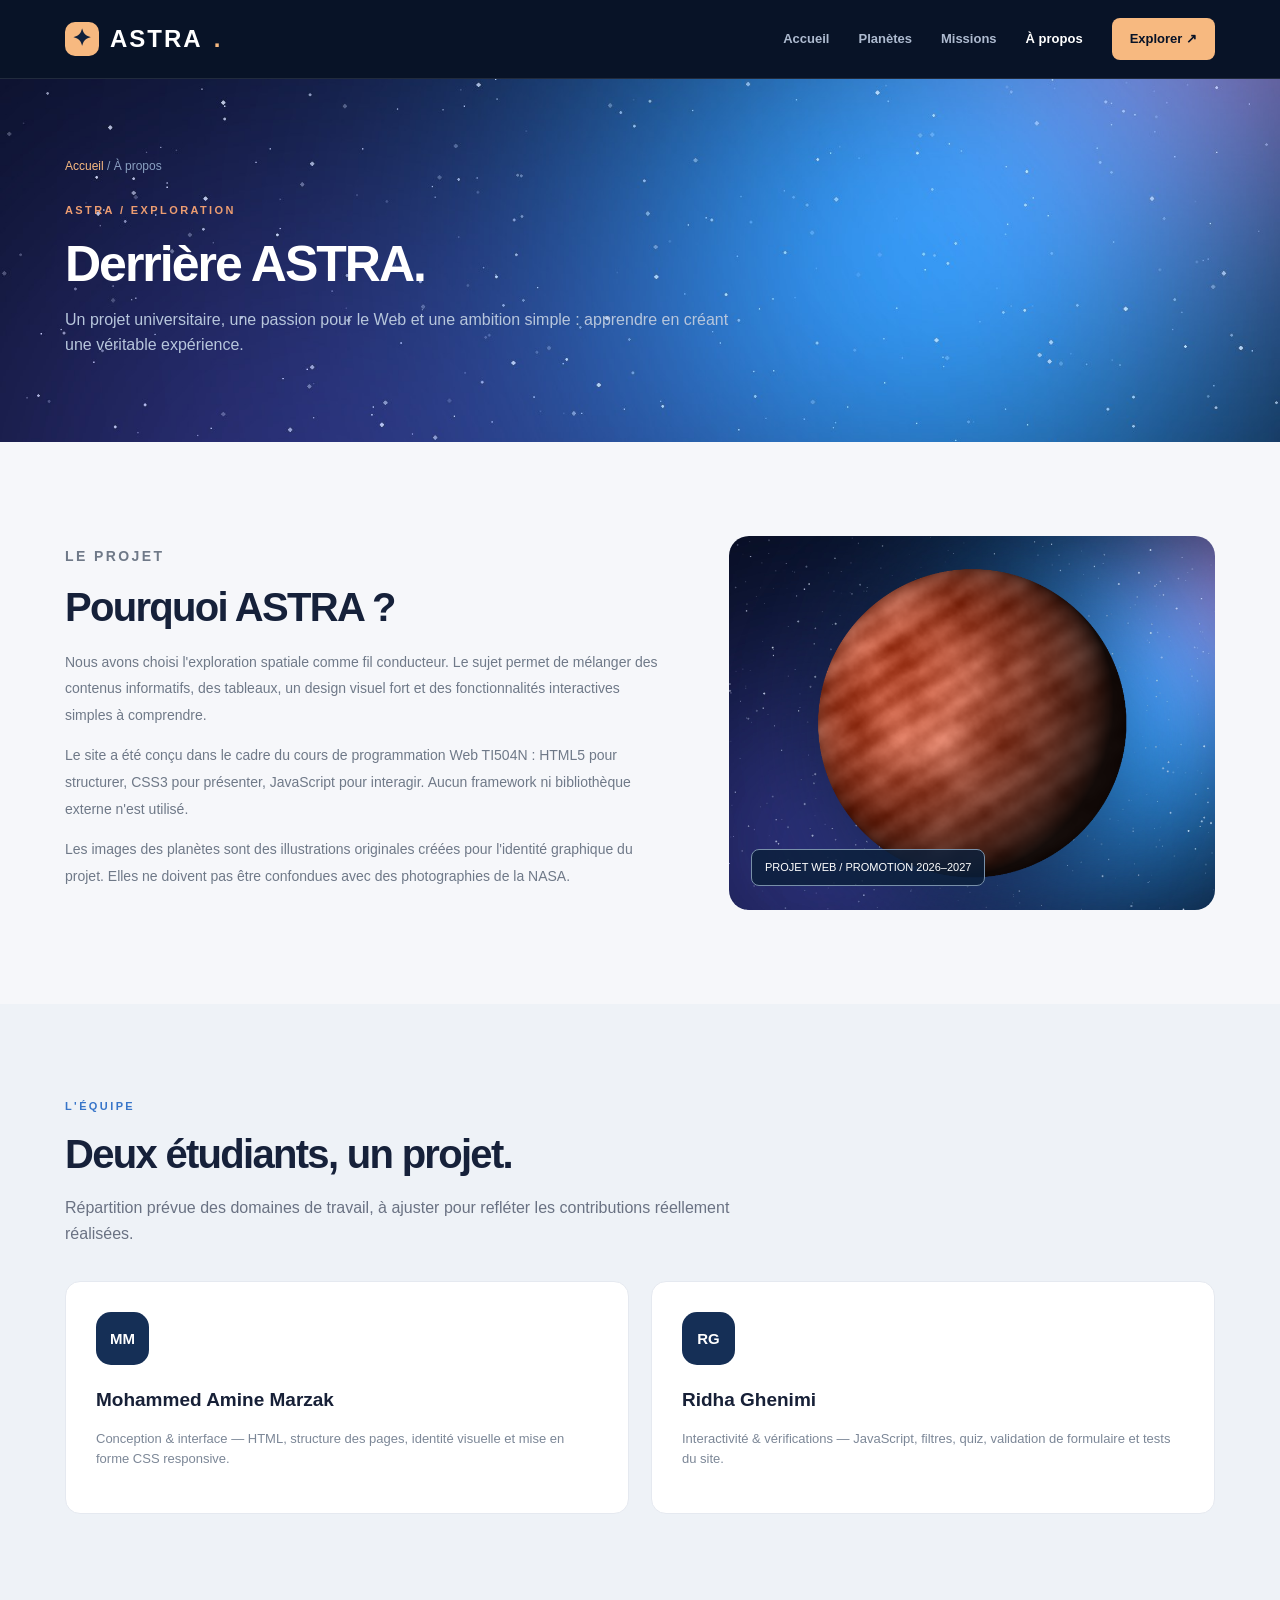
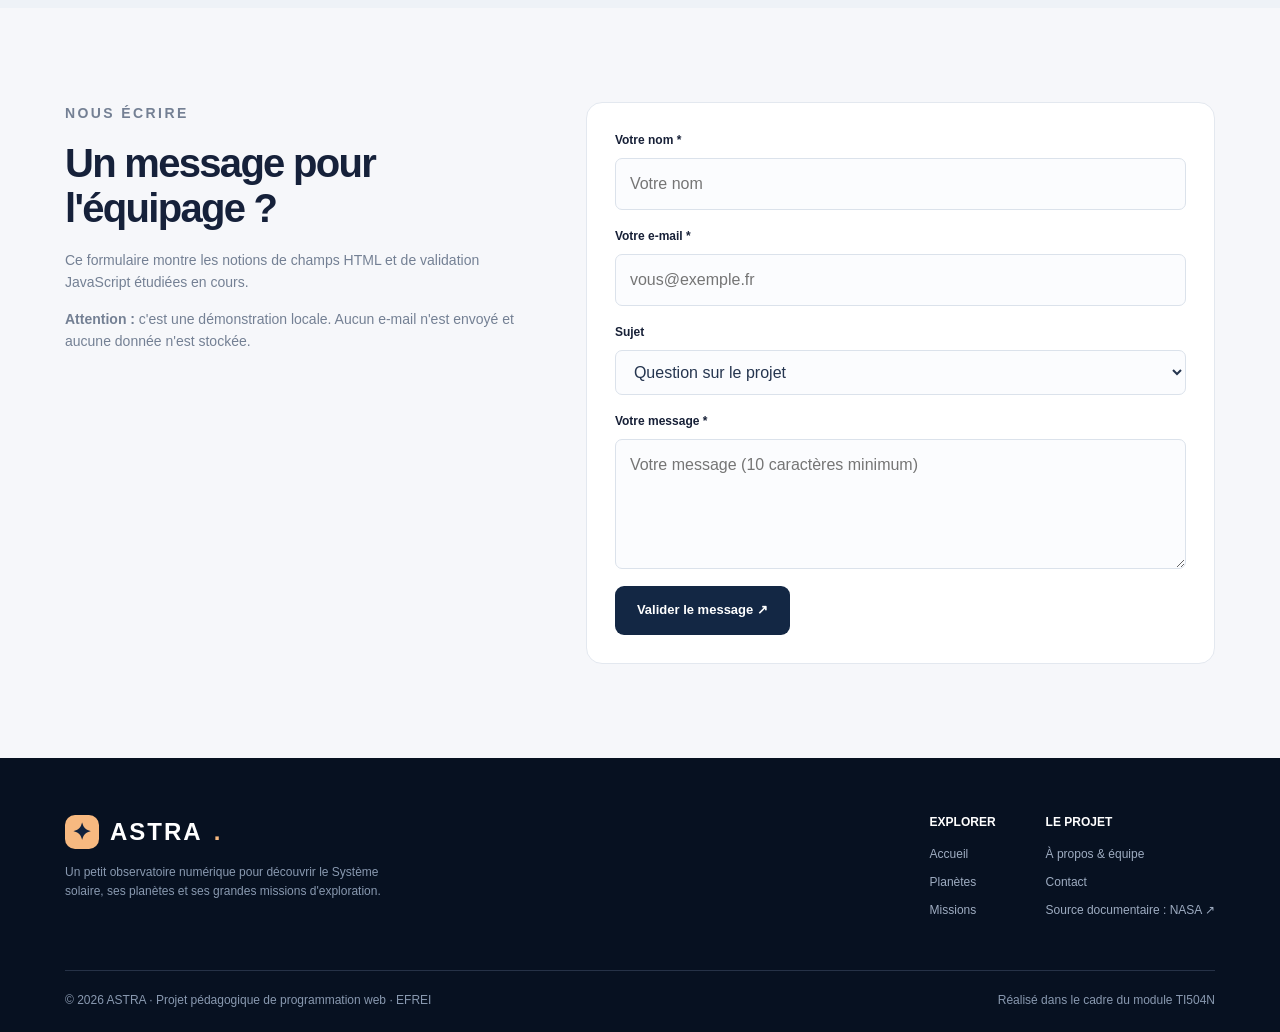
==== apropos.html @ e32cc6a9 "Ajout du site ASTRA" ====
<!DOCTYPE html>
<html lang="fr"><head><meta charset="UTF-8"><meta name="viewport" content="width=device-width, initial-scale=1.0"><meta name="description" content="Présentation du projet ASTRA et du binôme, formulaire de démonstration."><title>À propos | ASTRA</title><link rel="icon" href="media/favicon.png"><link rel="stylesheet" href="css/style.css"><script src="js/script.js" defer></script></head>
<body><header class="site-header"><div class="container header-inner">
 <a class="brand" href="index.html" aria-label="ASTRA, retour à l'accueil"><span class="brand-mark" aria-hidden="true">✦</span> ASTRA<span style="color:#f7b980">.</span></a>
 <button class="mobile-nav-toggle" id="menu-button" aria-controls="main-menu" aria-expanded="false" type="button">☰ Menu</button>
 <nav class="site-nav" id="main-menu" aria-label="Navigation principale"><a href="index.html" class="" >Accueil</a>
<a href="planetes.html" class="" >Planètes</a>
<a href="missions.html" class="" >Missions</a>
<a href="apropos.html" class="active" aria-current="page">À propos</a><a href="planetes.html" class="nav-cta">Explorer ↗</a></nav>
 </div></header><main><section class="page-banner"><div class="container"><div class="breadcrumb"><a href="index.html">Accueil</a> / À propos</div><p class="eyebrow">ASTRA / EXPLORATION</p><h1>Derrière ASTRA.</h1><p class="intro">Un projet universitaire, une passion pour le Web et une ambition simple : apprendre en créant une véritable expérience.</p></div></section>
<section class="section-pad"><div class="container story-split"><div class="story-copy"><p class="eyebrow eyebrow-dark">LE PROJET</p><h2 class="section-title">Pourquoi ASTRA ?</h2><p>Nous avons choisi l'exploration spatiale comme fil conducteur. Le sujet permet de mélanger des contenus informatifs, des tableaux, un design visuel fort et des fonctionnalités interactives simples à comprendre.</p><p>Le site a été conçu dans le cadre du cours de programmation Web TI504N : HTML5 pour structurer, CSS3 pour présenter, JavaScript pour interagir. Aucun framework ni bibliothèque externe n'est utilisé.</p><p>Les images des planètes sont des illustrations originales créées pour l'identité graphique du projet. Elles ne doivent pas être confondues avec des photographies de la NASA.</p></div><div class="story-visual"><img src="media/mars.png" alt="Illustration originale de Mars" loading="lazy"><div class="floating-note">PROJET WEB / PROMOTION 2026–2027</div></div></div></section>
<section class="section-pad" style="background:#eef2f7"><div class="container"><div class="section-head"><div><p class="eyebrow eyebrow-dark">L'ÉQUIPE</p><h2 class="section-title">Deux étudiants, un projet.</h2><p class="section-subtitle">Répartition prévue des domaines de travail, à ajuster pour refléter les contributions réellement réalisées.</p></div></div><div class="people">
<article class="person-card"><div class="avatar">MM</div><h3>Mohammed Amine Marzak</h3><p>Conception &amp; interface — HTML, structure des pages, identité visuelle et mise en forme CSS responsive.</p></article>
<article class="person-card"><div class="avatar">RG</div><h3>Ridha Ghenimi</h3><p>Interactivité &amp; vérifications — JavaScript, filtres, quiz, validation de formulaire et tests du site.</p></article>
</div></div></section>
<section class="section-pad" id="contact"><div class="container form-panel"><div class="form-intro"><p class="eyebrow eyebrow-dark">NOUS ÉCRIRE</p><h2 class="section-title">Un message pour l'équipage ?</h2><p>Ce formulaire montre les notions de champs HTML et de validation JavaScript étudiées en cours.</p><p><strong>Attention :</strong> c'est une démonstration locale. Aucun e-mail n'est envoyé et aucune donnée n'est stockée.</p></div><form class="contact-form" id="contact-form"><div class="field"><label for="contact-name">Votre nom *</label><input type="text" id="contact-name" name="nom" required minlength="2" placeholder="Votre nom"></div><div class="field"><label for="contact-email">Votre e-mail *</label><input type="email" id="contact-email" name="email" required placeholder="vous@exemple.fr"></div><div class="field"><label for="contact-subject">Sujet</label><select id="contact-subject" name="sujet"><option value="question">Question sur le projet</option><option value="idee">Suggestion</option><option value="autre">Autre</option></select></div><div class="field"><label for="contact-message">Votre message *</label><textarea id="contact-message" name="message" required minlength="10" placeholder="Votre message (10 caractères minimum)"></textarea></div><button class="btn btn-dark" type="submit">Valider le message ↗</button><p id="contact-success" class="form-success" aria-live="polite"></p></form></div></section></main><footer class="site-footer"><div class="container">
  <div class="footer-main"><div class="footer-about"><a class="brand" href="index.html"><span class="brand-mark" aria-hidden="true">✦</span> ASTRA<span style="color:#f7b980">.</span></a><p>Un petit observatoire numérique pour découvrir le Système solaire, ses planètes et ses grandes missions d'exploration.</p></div>
  <div class="footer-links"><div><h4>EXPLORER</h4><a href="index.html">Accueil</a><a href="planetes.html">Planètes</a><a href="missions.html">Missions</a></div>
  <div><h4>LE PROJET</h4><a href="apropos.html">À propos & équipe</a><a href="apropos.html#contact">Contact</a><a href="https://science.nasa.gov/solar-system/" target="_blank" rel="noopener noreferrer">Source documentaire : NASA ↗</a></div></div></div>
 <div class="footer-bottom"><p class="footer-small">© 2026 ASTRA · Projet pédagogique de programmation web · EFREI</p><p class="footer-small">Réalisé dans le cadre du module TI504N</p></div></div></footer></body></html>
---- css/style.css ----
/* ASTRA — Feuille de style principale : HTML5, CSS3, Flexbox et media queries. */
* { box-sizing: border-box; }
html { scroll-behavior: smooth; }
body { margin: 0; color: #172037; background: #f6f7fa; font-family: Arial, Helvetica, sans-serif; line-height: 1.6; }
a { color: inherit; text-decoration: none; }
button, input, select, textarea { font: inherit; }
button { cursor: pointer; }
img { display: block; max-width: 100%; }
:focus-visible { outline: 3px solid #f8b96d; outline-offset: 3px; }
.container { width: 90%; max-width: 1150px; margin: 0 auto; }
.eyebrow { margin: 0 0 16px; color: #ed9d71; text-transform: uppercase; letter-spacing: 2.4px; font-size: 11px; font-weight: 800; }
.eyebrow-dark { color: #3775c9; }
.section-title { font-size: 40px; line-height: 1.13; letter-spacing: -1.7px; margin: 0 0 18px; color: #16213a; }
.section-subtitle { max-width: 670px; color: #6a7283; margin: 0; }
.section-head { display: flex; align-items: end; justify-content: space-between; gap: 28px; margin-bottom: 35px; }
.section-pad { padding: 94px 0; }
.site-header { background: #081327; color: #fff; border-bottom: 1px solid rgba(255,255,255,.1); position: relative; z-index: 10; }
.header-inner { display: flex; align-items: center; justify-content: space-between; min-height: 78px; gap: 22px; }
.brand { display: flex; align-items: center; gap: 11px; font-size: 24px; font-weight: 900; letter-spacing: 2px; }
.brand-mark { display: inline-flex; justify-content: center; align-items: center; width: 34px; height: 34px; border-radius: 10px; background: #f7b980; color: #10213c; font-size: 23px; line-height: 1; }
.site-nav { display: flex; align-items: center; gap: 29px; }
.site-nav a { font-size: 13px; font-weight: 700; color: #aebbd0; transition: color .2s; }
.site-nav a:hover, .site-nav a.active { color: #fff; }
.nav-cta { color: #081327 !important; background: #f7b980; padding: 11px 18px; border-radius: 8px; }
.mobile-nav-toggle { display: none; border: 1px solid #42516c; border-radius: 8px; color: #fff; background: none; padding: 8px 12px; }
.hero { background: #081327 url('../media/ciel.jpg') center / cover no-repeat; overflow: hidden; color: #fff; }
.hero-content { display: flex; min-height: 630px; align-items: center; justify-content: space-between; gap: 35px; }
.hero-copy { position: relative; z-index: 2; width: 54%; padding: 64px 0 88px; }
.hero-copy h1 { margin: 0 0 25px; font-size: 66px; font-weight: 850; line-height: 1.07; letter-spacing: -3px; }
.hero-copy h1 span { color: #f8bd8d; }
.hero-copy > p:not(.eyebrow) { color: #bdc7d8; max-width: 525px; font-size: 16px; line-height: 1.8; margin: 0 0 34px; }
.actions { display: flex; align-items: center; flex-wrap: wrap; gap: 14px; }
.btn { display: inline-flex; justify-content: center; align-items: center; gap: 9px; border: 1px solid transparent; border-radius: 9px; padding: 13px 21px; font-size: 13px; font-weight: 800; transition: transform .2s, background .2s; }
.btn:hover { transform: translateY(-2px); }
.btn-primary { color: #10213a; background: #f7b980; }
.btn-outline { color: #fff; border-color: #60708b; background: rgba(255,255,255,.06); }
.btn-dark { background: #132744; color: #fff; }
.btn-white { border-color: #e1e6ef; color: #253552; background: #fff; }
.hero-art { position: relative; width: 46%; min-height: 500px; display: flex; align-items: center; justify-content: center; }
.hero-art img { position: relative; z-index: 2; width: 106%; filter: drop-shadow(0 0 55px rgba(32,130,218,.24)); animation: float 9s ease-in-out infinite; }
.orbit { position: absolute; width: 92%; height: 92%; border: 1px solid rgba(177,197,220,.2); border-radius: 50%; transform: rotate(-26deg) scaleX(1.18); }
.orbit-2 { width: 118%; height: 118%; border-color: rgba(177,197,220,.1); transform: rotate(-24deg) scaleX(1.1); }
.planet-tag { position: absolute; z-index: 3; padding: 10px 13px; background: rgba(15,36,65,.92); border: 1px solid #46617f; border-radius: 11px; font-size: 11px; color: #c0cfdf; box-shadow: 0 8px 30px rgba(0,0,0,.2); }
.planet-tag strong { display: block; color: white; font-size: 15px; }
.planet-tag.top { top: 80px; left: 0; }
.planet-tag.bottom { right: -6px; bottom: 105px; }
@keyframes float { 0%,100% { transform: translateY(0); } 50% { transform: translateY(-13px); } }
.stats-strip { background: #fff; border-bottom: 1px solid #e6e9ef; }
.stats-inner { display: flex; justify-content: space-between; padding: 27px 0; gap: 20px; }
.stat { flex: 1; border-right: 1px solid #e7eaf0; padding-right: 20px; }
.stat:last-child { border-right: 0; }
.stat strong { display: block; color: #17243c; font-size: 25px; line-height: 1.1; letter-spacing: -.7px; }
.stat span { color: #7b8594; font-size: 11px; text-transform: uppercase; letter-spacing: 1.1px; }
.card-grid { display: flex; flex-wrap: wrap; gap: 23px; }
.world-card { flex: 1 1 240px; min-width: 0; border: 1px solid #e5e9f0; background: white; border-radius: 16px; overflow: hidden; transition: transform .22s, box-shadow .22s; }
.world-card:hover { transform: translateY(-5px); box-shadow: 0 16px 35px rgba(14,34,67,.09); }
.world-card .world-visual { height: 224px; display: flex; justify-content: center; align-items: center; background: radial-gradient(circle at 50% 50%,#203958 0%,#102238 49%,#091524 100%); overflow: hidden; }
.world-card .world-visual img { width: 228px; height: 228px; object-fit: contain; transition: transform .3s; }
.world-card:hover .world-visual img { transform: scale(1.06); }
.world-copy { padding: 21px 23px 23px; }
.world-copy small, .small-label { display: block; color: #6784ad; font-size: 10px; letter-spacing: 1.4px; text-transform: uppercase; font-weight: 800; }
.world-copy h3 { margin: 8px 0; font-size: 23px; letter-spacing: -.7px; }
.world-copy p { font-size: 13px; margin: 0 0 14px; color: #728096; min-height: 56px; }
.text-link { display: inline-block; color: #195fb6; font-size: 12px; font-weight: 800; }
.text-link:hover { text-decoration: underline; }
.story-split { display: flex; align-items: center; gap: 70px; }
.story-visual { width: 45%; min-height: 350px; border-radius: 20px; background: #10233f url('../media/ciel.jpg') center/cover; position: relative; display: flex; justify-content: center; align-items: center; overflow: hidden; }
.story-visual img { width: 77%; filter: drop-shadow(0 15px 45px rgba(0,0,0,.4)); }
.story-visual .floating-note { position: absolute; left: 22px; bottom: 24px; color: white; border: 1px solid #7890a9; background: rgba(12,32,59,.83); border-radius: 8px; padding: 9px 13px; font-size: 11px; }
.story-copy { width: 55%; }
.story-copy p { color: #6f7988; line-height: 1.9; font-size: 14px; }
.features { display: flex; flex-wrap: wrap; gap: 20px; }
.feature { flex: 1 1 220px; border: 1px solid #e1e7f0; border-radius: 14px; background: #fff; padding: 26px; }
.feature .number { display: block; color: #ed9d71; font-size: 12px; font-weight: 900; margin-bottom: 14px; }
.feature h3 { margin: 0 0 8px; font-size: 17px; }
.feature p { color: #718095; font-size: 13px; margin: 0; }
.callout { color: #fff; background: #0e2240 url('../media/ciel.jpg') center/cover; border-radius: 20px; padding: 43px 46px; display: flex; align-items: center; justify-content: space-between; gap: 30px; }
.callout h2 { font-size: 29px; letter-spacing: -1px; margin: 0 0 8px; }
.callout p { margin: 0; color: #b7c3d3; font-size: 13px; }
.page-banner { background: #081327 url('../media/ciel.jpg') center/cover; color: white; padding: 78px 0 84px; }
.page-banner h1 { font-size: 50px; letter-spacing: -2px; line-height: 1.14; margin: 0 0 14px; }
.page-banner .intro { color: #b7c6dc; max-width: 680px; margin: 0; }
.breadcrumb { color: #8aa0c1; font-size: 12px; margin-bottom: 26px; }
.breadcrumb a { color: #f7b980; }
.filter-bar { display: flex; align-items: center; justify-content: space-between; flex-wrap: wrap; gap: 18px; padding-bottom: 30px; }
.filters { display: flex; flex-wrap: wrap; gap: 9px; }
.filter { border: 1px solid #dde4ed; padding: 9px 16px; border-radius: 25px; background: white; color: #596c85; font-weight: 700; font-size: 12px; }
.filter.active { color: white; background: #16365d; border-color: #16365d; }
.search { border: 1px solid #d7e0eb; padding: 11px 15px; border-radius: 8px; background: white; min-width: 250px; }
.grid-planets .world-card { flex: 1 1 225px; }
.grid-planets .world-card .world-visual { height: 210px; }
.grid-planets .world-copy p { min-height: 60px; }
.tag-small { display: inline-block; color: #6b7586; background: #f0f3f7; border-radius: 16px; font-size: 10px; padding: 4px 9px; }
.empty-state { display: none; margin: 25px 0; background: white; border: 1px solid #e1e7ee; border-radius: 12px; padding: 28px; text-align: center; }
.table-wrap { width: 100%; overflow-x: auto; border-radius: 13px; background: #fff; border: 1px solid #dfe7ef; }
table { border-collapse: collapse; width: 100%; font-size: 13px; text-align: left; }
th { background: #f0f4fa; text-transform: uppercase; letter-spacing: 1px; font-size: 10px; color: #526b87; }
th,td { padding: 16px 19px; border-bottom: 1px solid #e7ebf0; }
tr:last-child td { border-bottom: 0; }
.td-strong { font-weight: 800; color: #22334f; }
.note { color: #8591a0; font-size: 11px; }
.timeline { display: flex; flex-wrap: wrap; gap: 23px; }
.timeline-card { flex: 1 1 245px; background: #fff; border: 1px solid #e0e5ed; padding: 29px; border-radius: 15px; position: relative; overflow: hidden; }
.timeline-card::before { content: ''; width: 54px; height: 4px; background: #f0ac7e; position: absolute; top: 0; left: 29px; }
.year { color: #2f77bf; font-size: 11px; font-weight: 900; letter-spacing: 2px; }
.timeline-card h3 { font-size: 23px; margin: 15px 0 8px; letter-spacing: -.7px; }
.timeline-card p { color: #738092; font-size: 13px; line-height: 1.8; }
.quiz { background: white; padding: 33px; border: 1px solid #e4e9f0; border-radius: 17px; }
.quiz-item { border: 0; padding: 19px 0; margin: 0; border-bottom: 1px solid #e8edf3; }
.quiz-item legend { font-weight: 800; padding-bottom: 12px; }
.option { display: inline-flex; align-items: center; margin: 0 20px 8px 0; font-size: 13px; color: #65748a; gap: 7px; cursor: pointer; }
.quiz-result { display: none; background: #eaf5ee; border: 1px solid #bfe3cc; color: #195b33; padding: 16px; border-radius: 9px; margin-top: 18px; font-weight: 700; }
.people { display: flex; flex-wrap: wrap; gap: 22px; }
.person-card { background: white; border: 1px solid #e5e9f0; border-radius: 15px; padding: 30px; flex: 1 1 285px; }
.avatar { width: 53px; height: 53px; border-radius: 15px; background: #152f56; color: #fff; display: flex; align-items: center; justify-content: center; font-weight: 900; font-size: 15px; margin-bottom: 20px; }
.person-card h3 { margin: 0 0 5px; font-size: 19px; }
.person-card p { color: #7c8797; font-size: 13px; }
.form-panel { display: flex; gap: 45px; align-items: flex-start; }
.form-intro { flex: 1; }
.form-intro p { color: #748094; font-size: 14px; }
.contact-form { background: white; border-radius: 16px; border: 1px solid #e3e8ef; padding: 28px; flex: 1.2; }
.field { margin-bottom: 17px; }
.field label { display: block; font-weight: 750; font-size: 12px; margin-bottom: 8px; }
.field input,.field textarea,.field select { display: block; width: 100%; background: #fbfcfe; border: 1px solid #dbe2eb; padding: 12px 14px; border-radius: 7px; color: #25354f; }
.field textarea { min-height: 130px; resize: vertical; }
.form-success { display: none; background: #e9f5ee; color: #205b3d; padding: 12px 15px; border-radius: 8px; font-size: 13px; margin-top: 14px; }
.site-footer { background: #071121; color: #fff; padding: 55px 0 22px; }
.footer-main { display: flex; gap: 35px; justify-content: space-between; align-items: flex-start; padding-bottom: 40px; }
.footer-about { max-width: 340px; }
.footer-about p,.footer-small { color: #8999b0; font-size: 12px; }
.footer-links { display: flex; gap: 50px; }
.footer-links h4 { margin: 0 0 13px; font-size: 12px; }
.footer-links a { color: #9eacc1; display: block; font-size: 12px; margin-bottom: 9px; }
.footer-links a:hover { color: #fff; }
.footer-bottom { border-top: 1px solid #263247; padding-top: 20px; display: flex; align-items: center; justify-content: space-between; gap: 20px; }
.footer-bottom .footer-small { margin: 0; }
/* Tout fonctionne sans bibliothèques ; adaptation mobile avec les media queries du cours. */
@media (max-width: 900px) {
 .hero-copy h1 { font-size: 53px; }
 .hero-art { min-height: 400px; }
 .story-split { gap: 30px; }
 .page-banner h1 { font-size: 43px; }
}
@media (max-width: 780px) {
 .mobile-nav-toggle { display: block; }
 .header-inner { flex-wrap: wrap; min-height: 69px; }
 .site-nav { display: none; width: 100%; flex-direction: column; align-items: stretch; gap: 0; padding: 0 0 17px; }
 .site-nav.open { display: flex; }
 .site-nav a { padding: 12px 0; }
 .site-nav .nav-cta { text-align: center; margin-top: 8px; }
 .hero-content { flex-direction: column; min-height: 0; gap: 0; }
 .hero-copy { width: 100%; padding: 60px 0 0; }
 .hero-copy h1 { font-size: 47px; }
 .hero-art { width: 95%; min-height: 350px; }
 .hero-art img { width: 90%; }
 .planet-tag.top { top: 26px; }
 .planet-tag.bottom { bottom: 42px; }
 .stats-inner { flex-wrap: wrap; }
 .stat { flex: 1 1 38%; }
 .stat:nth-child(2) { border-right: 0; }
 .section-pad { padding: 65px 0; }
 .section-title { font-size: 33px; }
 .section-head { display: block; }
 .section-head .text-link { margin-top: 18px; }
 .story-split { flex-direction: column; }
 .story-visual,.story-copy { width: 100%; }
 .story-visual { min-height: 300px; }
 .callout { flex-direction: column; align-items: flex-start; padding: 30px; }
 .page-banner { padding: 55px 0 60px; }
 .page-banner h1 { font-size: 37px; }
 .form-panel { flex-direction: column; }
 .contact-form,.form-intro { width: 100%; }
 .footer-main { flex-direction: column; }
 .footer-links { width: 100%; gap: 30px; }
 .footer-bottom { flex-direction: column; align-items: flex-start; }
}
@media (max-width: 420px) {
 .hero-copy h1 { font-size: 40px; letter-spacing: -2px; }
 .hero-art { min-height: 285px; }
 .stats-inner { gap: 12px; }
 .stat strong { font-size: 21px; }
 .search { min-width: 100%; width: 100%; }
 .filter-bar { align-items: stretch; }
 .world-card { flex-basis: 100%; }
 .quiz { padding: 19px; }
 .footer-links { gap: 18px; }
}
@media (prefers-reduced-motion: reduce) {
 *, *::before, *::after { animation: none !important; scroll-behavior: auto !important; }
}
/* Évite la coupure des libellés de boutons et liens de navigation. */
.btn, .site-nav a { white-space: nowrap; }
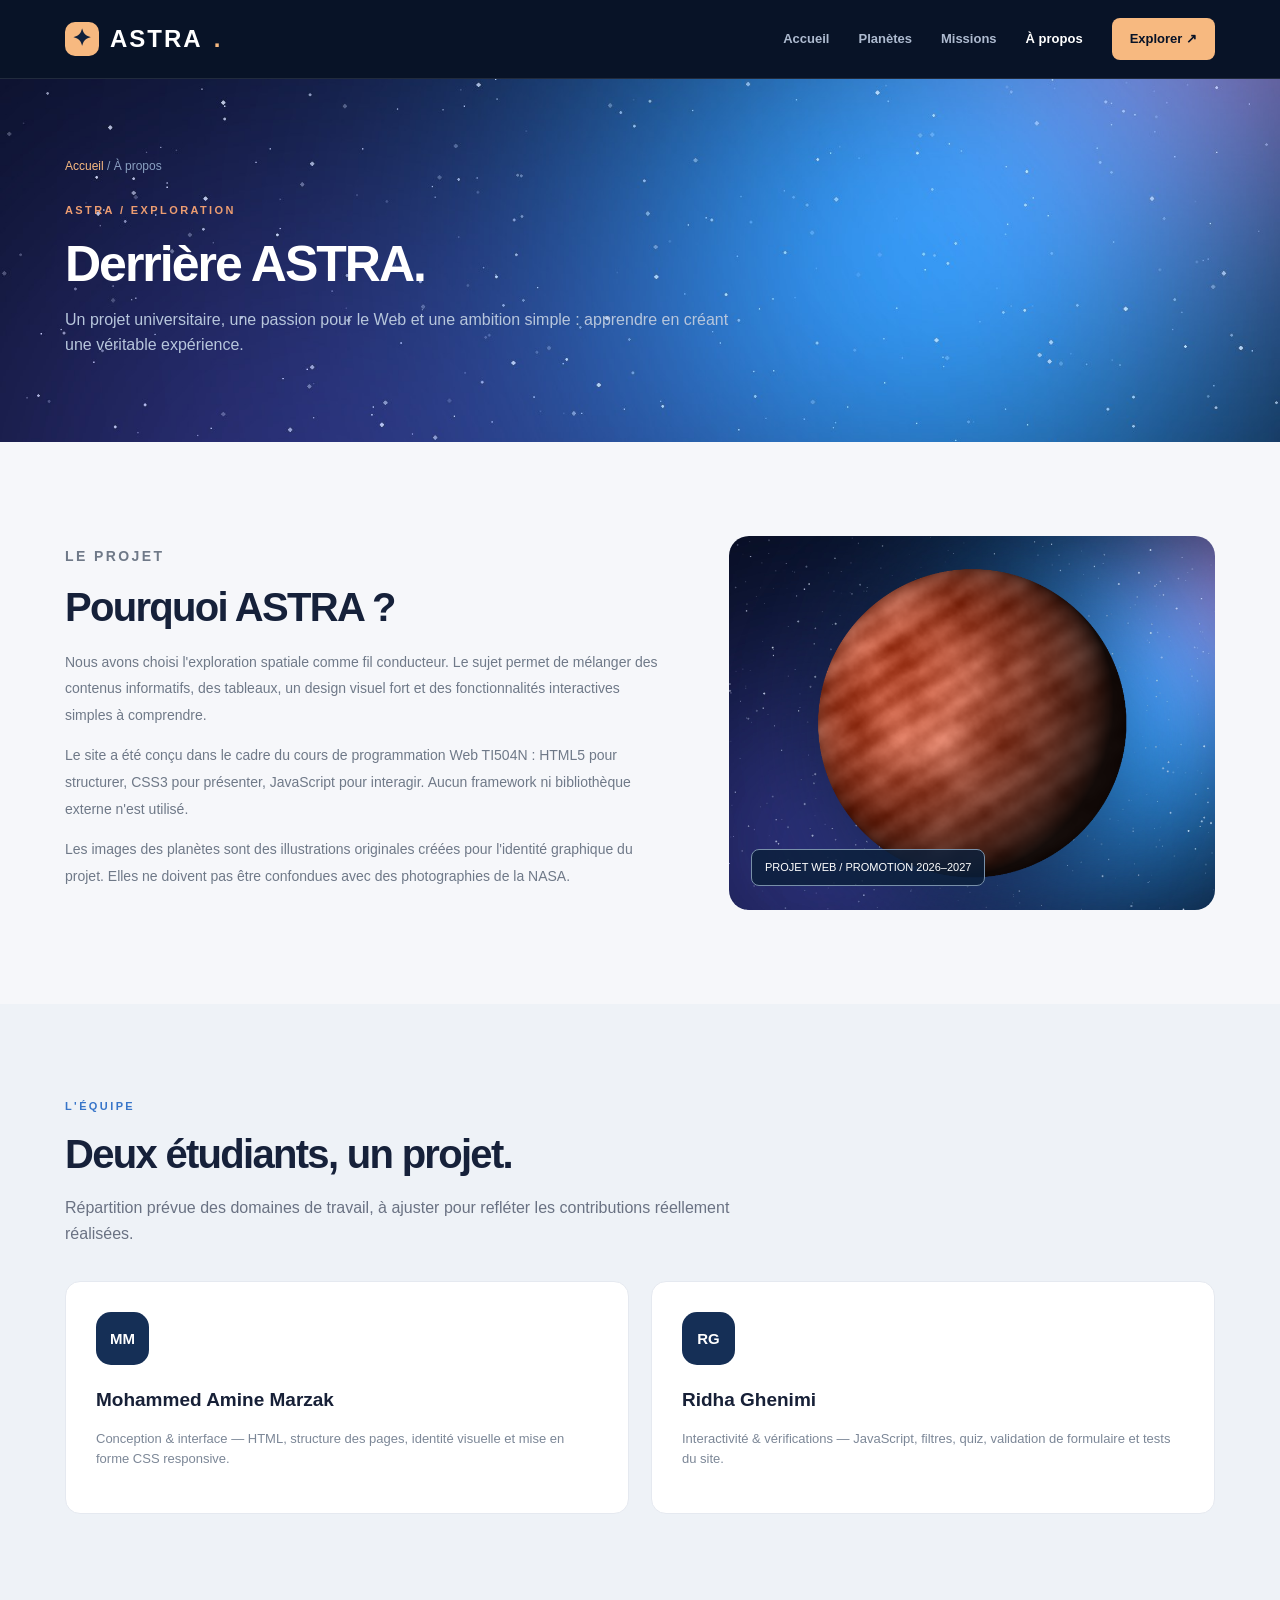
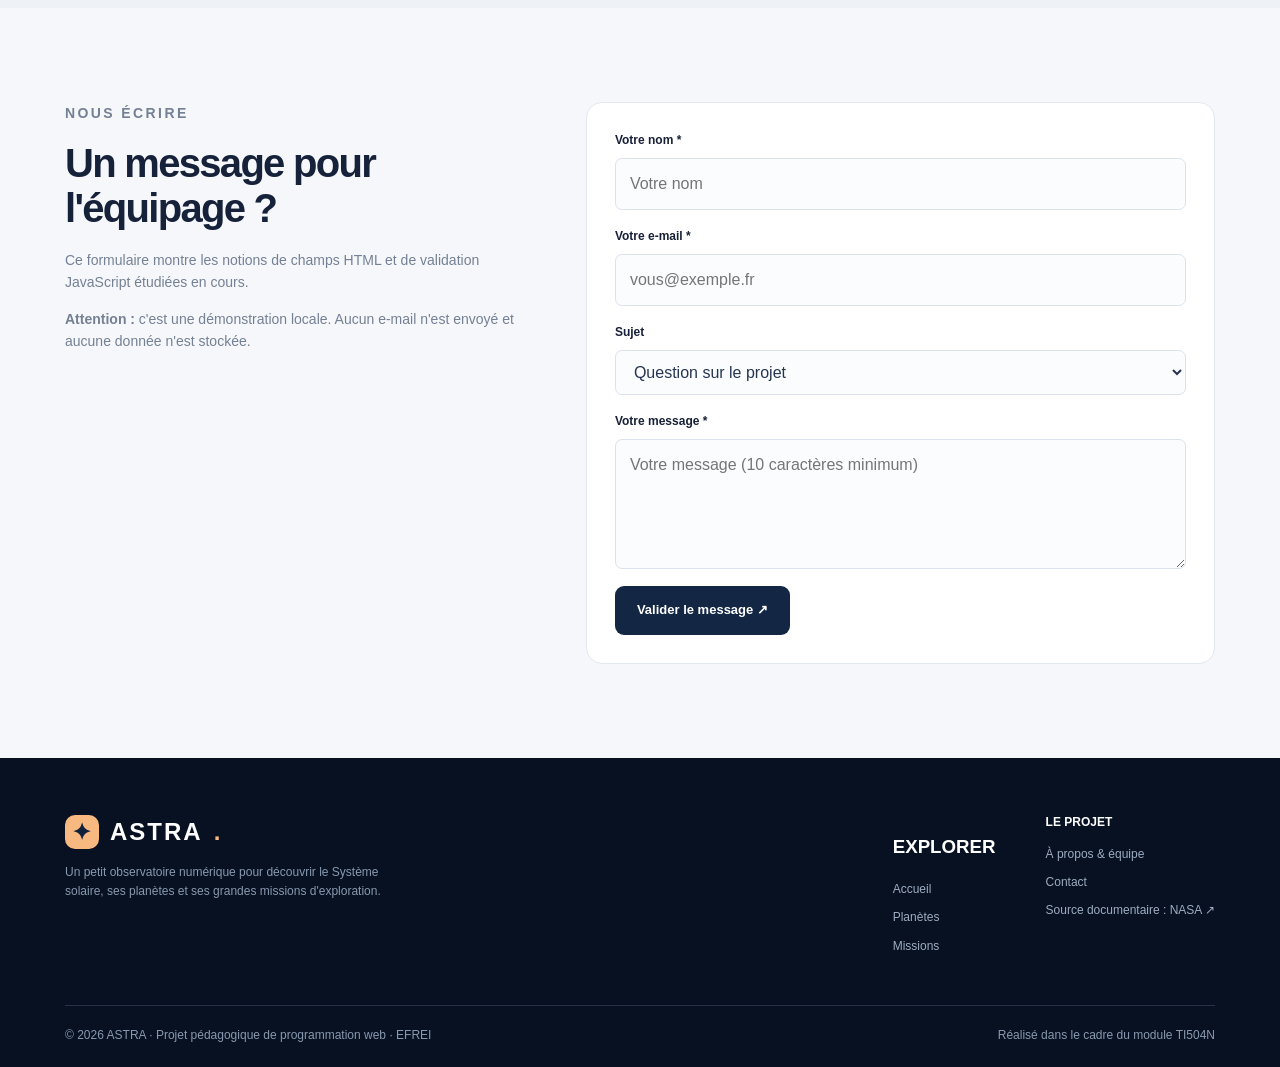
==== commit 093e537b: "Correction et validation W3C du site" ====
--- a/apropos.html
+++ b/apropos.html
@@ -15,6 +15,6 @@
 </div></div></section>
 <section class="section-pad" id="contact"><div class="container form-panel"><div class="form-intro"><p class="eyebrow eyebrow-dark">NOUS ÉCRIRE</p><h2 class="section-title">Un message pour l'équipage ?</h2><p>Ce formulaire montre les notions de champs HTML et de validation JavaScript étudiées en cours.</p><p><strong>Attention :</strong> c'est une démonstration locale. Aucun e-mail n'est envoyé et aucune donnée n'est stockée.</p></div><form class="contact-form" id="contact-form"><div class="field"><label for="contact-name">Votre nom *</label><input type="text" id="contact-name" name="nom" required minlength="2" placeholder="Votre nom"></div><div class="field"><label for="contact-email">Votre e-mail *</label><input type="email" id="contact-email" name="email" required placeholder="vous@exemple.fr"></div><div class="field"><label for="contact-subject">Sujet</label><select id="contact-subject" name="sujet"><option value="question">Question sur le projet</option><option value="idee">Suggestion</option><option value="autre">Autre</option></select></div><div class="field"><label for="contact-message">Votre message *</label><textarea id="contact-message" name="message" required minlength="10" placeholder="Votre message (10 caractères minimum)"></textarea></div><button class="btn btn-dark" type="submit">Valider le message ↗</button><p id="contact-success" class="form-success" aria-live="polite"></p></form></div></section></main><footer class="site-footer"><div class="container">
   <div class="footer-main"><div class="footer-about"><a class="brand" href="index.html"><span class="brand-mark" aria-hidden="true">✦</span> ASTRA<span style="color:#f7b980">.</span></a><p>Un petit observatoire numérique pour découvrir le Système solaire, ses planètes et ses grandes missions d'exploration.</p></div>
-  <div class="footer-links"><div><h4>EXPLORER</h4><a href="index.html">Accueil</a><a href="planetes.html">Planètes</a><a href="missions.html">Missions</a></div>
+  <div class="footer-links"><div><h3>EXPLORER</h3><a href="index.html">Accueil</a><a href="planetes.html">Planètes</a><a href="missions.html">Missions</a></div>
   <div><h4>LE PROJET</h4><a href="apropos.html">À propos & équipe</a><a href="apropos.html#contact">Contact</a><a href="https://science.nasa.gov/solar-system/" target="_blank" rel="noopener noreferrer">Source documentaire : NASA ↗</a></div></div></div>
  <div class="footer-bottom"><p class="footer-small">© 2026 ASTRA · Projet pédagogique de programmation web · EFREI</p><p class="footer-small">Réalisé dans le cadre du module TI504N</p></div></div></footer></body></html>
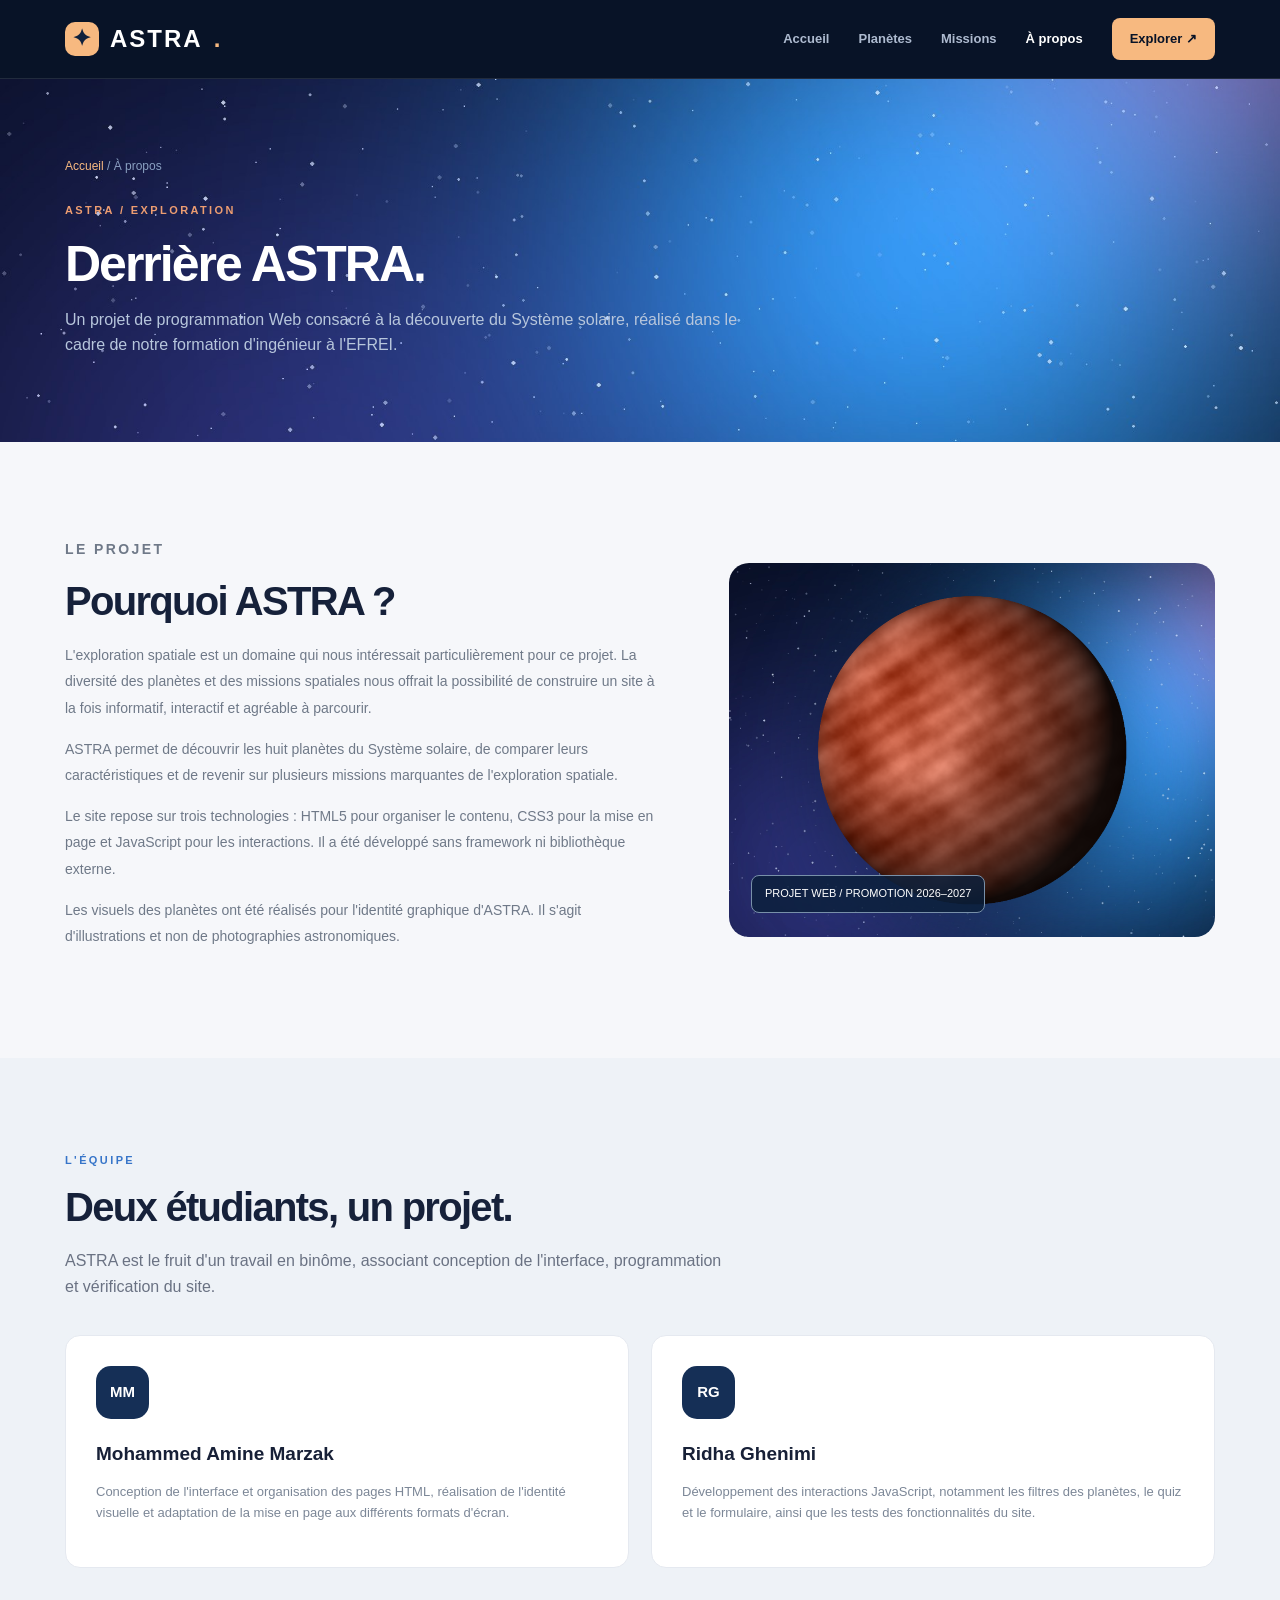
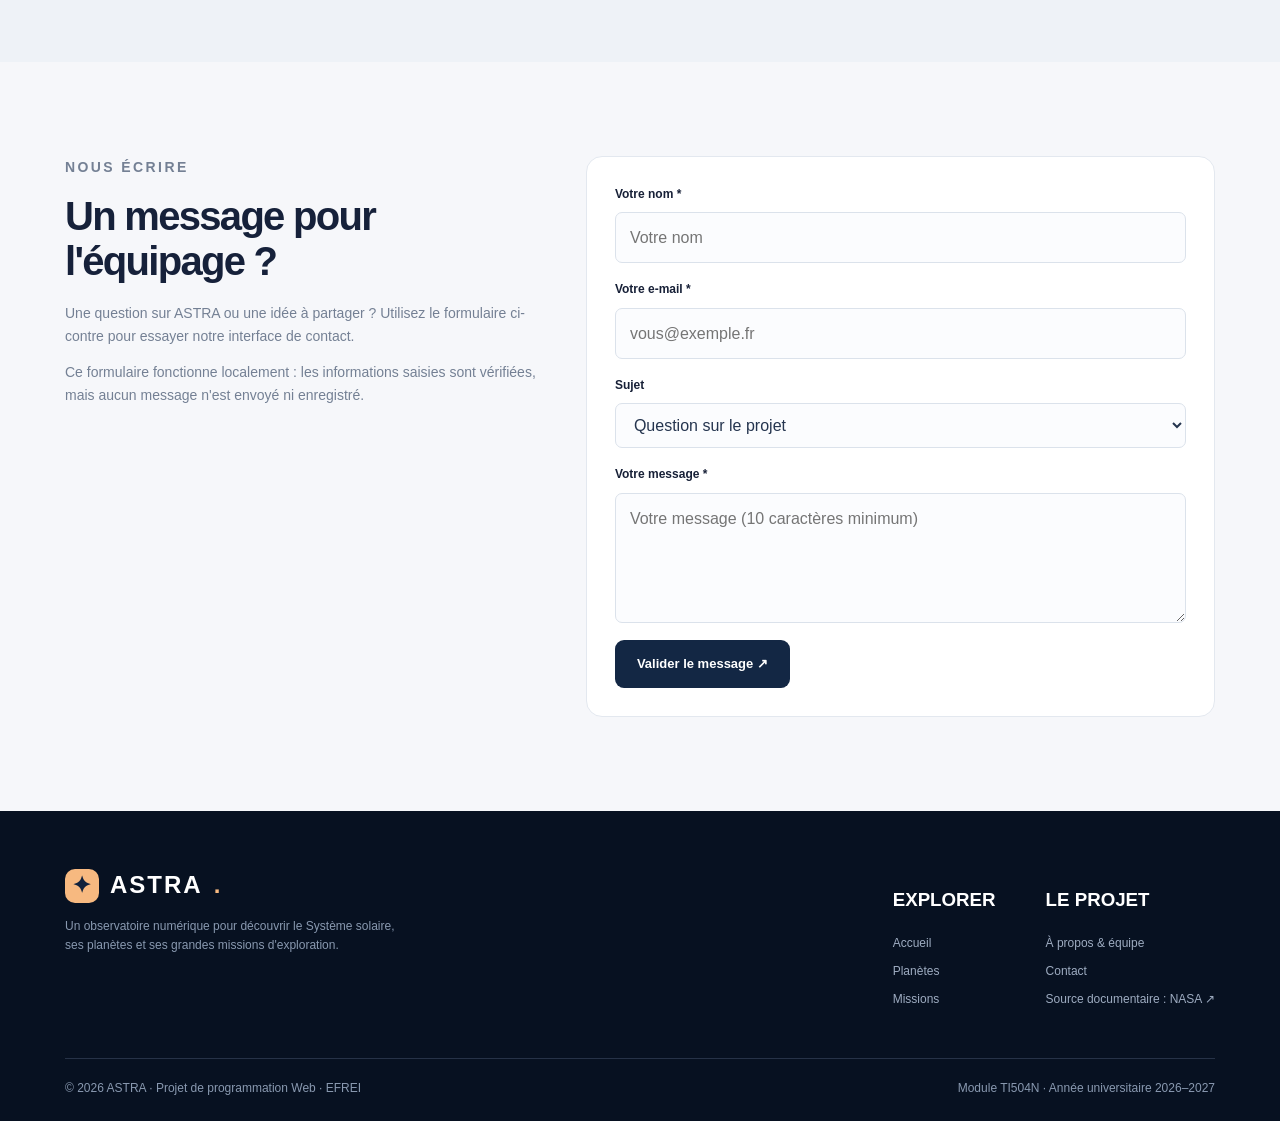
==== commit de6d4520: "Finalisation de la documentation du projet" ====
--- a/apropos.html
+++ b/apropos.html
@@ -1,20 +1,302 @@
+
 <!DOCTYPE html>
-<html lang="fr"><head><meta charset="UTF-8"><meta name="viewport" content="width=device-width, initial-scale=1.0"><meta name="description" content="Présentation du projet ASTRA et du binôme, formulaire de démonstration."><title>À propos | ASTRA</title><link rel="icon" href="media/favicon.png"><link rel="stylesheet" href="css/style.css"><script src="js/script.js" defer></script></head>
-<body><header class="site-header"><div class="container header-inner">
- <a class="brand" href="index.html" aria-label="ASTRA, retour à l'accueil"><span class="brand-mark" aria-hidden="true">✦</span> ASTRA<span style="color:#f7b980">.</span></a>
- <button class="mobile-nav-toggle" id="menu-button" aria-controls="main-menu" aria-expanded="false" type="button">☰ Menu</button>
- <nav class="site-nav" id="main-menu" aria-label="Navigation principale"><a href="index.html" class="" >Accueil</a>
-<a href="planetes.html" class="" >Planètes</a>
-<a href="missions.html" class="" >Missions</a>
-<a href="apropos.html" class="active" aria-current="page">À propos</a><a href="planetes.html" class="nav-cta">Explorer ↗</a></nav>
- </div></header><main><section class="page-banner"><div class="container"><div class="breadcrumb"><a href="index.html">Accueil</a> / À propos</div><p class="eyebrow">ASTRA / EXPLORATION</p><h1>Derrière ASTRA.</h1><p class="intro">Un projet universitaire, une passion pour le Web et une ambition simple : apprendre en créant une véritable expérience.</p></div></section>
-<section class="section-pad"><div class="container story-split"><div class="story-copy"><p class="eyebrow eyebrow-dark">LE PROJET</p><h2 class="section-title">Pourquoi ASTRA ?</h2><p>Nous avons choisi l'exploration spatiale comme fil conducteur. Le sujet permet de mélanger des contenus informatifs, des tableaux, un design visuel fort et des fonctionnalités interactives simples à comprendre.</p><p>Le site a été conçu dans le cadre du cours de programmation Web TI504N : HTML5 pour structurer, CSS3 pour présenter, JavaScript pour interagir. Aucun framework ni bibliothèque externe n'est utilisé.</p><p>Les images des planètes sont des illustrations originales créées pour l'identité graphique du projet. Elles ne doivent pas être confondues avec des photographies de la NASA.</p></div><div class="story-visual"><img src="media/mars.png" alt="Illustration originale de Mars" loading="lazy"><div class="floating-note">PROJET WEB / PROMOTION 2026–2027</div></div></div></section>
-<section class="section-pad" style="background:#eef2f7"><div class="container"><div class="section-head"><div><p class="eyebrow eyebrow-dark">L'ÉQUIPE</p><h2 class="section-title">Deux étudiants, un projet.</h2><p class="section-subtitle">Répartition prévue des domaines de travail, à ajuster pour refléter les contributions réellement réalisées.</p></div></div><div class="people">
-<article class="person-card"><div class="avatar">MM</div><h3>Mohammed Amine Marzak</h3><p>Conception &amp; interface — HTML, structure des pages, identité visuelle et mise en forme CSS responsive.</p></article>
-<article class="person-card"><div class="avatar">RG</div><h3>Ridha Ghenimi</h3><p>Interactivité &amp; vérifications — JavaScript, filtres, quiz, validation de formulaire et tests du site.</p></article>
-</div></div></section>
-<section class="section-pad" id="contact"><div class="container form-panel"><div class="form-intro"><p class="eyebrow eyebrow-dark">NOUS ÉCRIRE</p><h2 class="section-title">Un message pour l'équipage ?</h2><p>Ce formulaire montre les notions de champs HTML et de validation JavaScript étudiées en cours.</p><p><strong>Attention :</strong> c'est une démonstration locale. Aucun e-mail n'est envoyé et aucune donnée n'est stockée.</p></div><form class="contact-form" id="contact-form"><div class="field"><label for="contact-name">Votre nom *</label><input type="text" id="contact-name" name="nom" required minlength="2" placeholder="Votre nom"></div><div class="field"><label for="contact-email">Votre e-mail *</label><input type="email" id="contact-email" name="email" required placeholder="vous@exemple.fr"></div><div class="field"><label for="contact-subject">Sujet</label><select id="contact-subject" name="sujet"><option value="question">Question sur le projet</option><option value="idee">Suggestion</option><option value="autre">Autre</option></select></div><div class="field"><label for="contact-message">Votre message *</label><textarea id="contact-message" name="message" required minlength="10" placeholder="Votre message (10 caractères minimum)"></textarea></div><button class="btn btn-dark" type="submit">Valider le message ↗</button><p id="contact-success" class="form-success" aria-live="polite"></p></form></div></section></main><footer class="site-footer"><div class="container">
-  <div class="footer-main"><div class="footer-about"><a class="brand" href="index.html"><span class="brand-mark" aria-hidden="true">✦</span> ASTRA<span style="color:#f7b980">.</span></a><p>Un petit observatoire numérique pour découvrir le Système solaire, ses planètes et ses grandes missions d'exploration.</p></div>
-  <div class="footer-links"><div><h3>EXPLORER</h3><a href="index.html">Accueil</a><a href="planetes.html">Planètes</a><a href="missions.html">Missions</a></div>
-  <div><h4>LE PROJET</h4><a href="apropos.html">À propos & équipe</a><a href="apropos.html#contact">Contact</a><a href="https://science.nasa.gov/solar-system/" target="_blank" rel="noopener noreferrer">Source documentaire : NASA ↗</a></div></div></div>
- <div class="footer-bottom"><p class="footer-small">© 2026 ASTRA · Projet pédagogique de programmation web · EFREI</p><p class="footer-small">Réalisé dans le cadre du module TI504N</p></div></div></footer></body></html>+<html lang="fr">
+
+<head>
+    <meta charset="UTF-8">
+    <meta name="viewport" content="width=device-width, initial-scale=1.0">
+    <meta name="description" content="Découvrez l'équipe à l'origine d'ASTRA, un site dédié à l'exploration du Système solaire.">
+    <title>À propos | ASTRA</title>
+    <link rel="icon" href="media/favicon.png">
+    <link rel="stylesheet" href="css/style.css">
+    <script src="js/script.js" defer></script>
+</head>
+
+<body>
+
+    <header class="site-header">
+        <div class="container header-inner">
+
+            <a class="brand" href="index.html" aria-label="ASTRA, retour à l'accueil">
+                <span class="brand-mark" aria-hidden="true">✦</span>
+                ASTRA<span style="color:#f7b980">.</span>
+            </a>
+
+            <button class="mobile-nav-toggle" id="menu-button"
+                    aria-controls="main-menu" aria-expanded="false"
+                    type="button">
+                ☰ Menu
+            </button>
+
+            <nav class="site-nav" id="main-menu" aria-label="Navigation principale">
+                <a href="index.html">Accueil</a>
+                <a href="planetes.html">Planètes</a>
+                <a href="missions.html">Missions</a>
+                <a href="apropos.html" class="active" aria-current="page">À propos</a>
+                <a href="planetes.html" class="nav-cta">Explorer ↗</a>
+            </nav>
+
+        </div>
+    </header>
+
+    <main>
+
+        <section class="page-banner">
+            <div class="container">
+
+                <div class="breadcrumb">
+                    <a href="index.html">Accueil</a> / À propos
+                </div>
+
+                <p class="eyebrow">ASTRA / EXPLORATION</p>
+                <h1>Derrière ASTRA.</h1>
+
+                <p class="intro">
+                    Un projet de programmation Web consacré à la découverte
+                    du Système solaire, réalisé dans le cadre de notre
+                    formation d'ingénieur à l'EFREI.
+                </p>
+
+            </div>
+        </section>
+
+        <section class="section-pad">
+            <div class="container story-split">
+
+                <div class="story-copy">
+
+                    <p class="eyebrow eyebrow-dark">LE PROJET</p>
+                    <h2 class="section-title">Pourquoi ASTRA ?</h2>
+
+                    <p>
+                        L'exploration spatiale est un domaine qui nous
+                        intéressait particulièrement pour ce projet.
+                        La diversité des planètes et des missions spatiales
+                        nous offrait la possibilité de construire un site
+                        à la fois informatif, interactif et agréable à parcourir.
+                    </p>
+
+                    <p>
+                        ASTRA permet de découvrir les huit planètes du
+                        Système solaire, de comparer leurs caractéristiques
+                        et de revenir sur plusieurs missions marquantes
+                        de l'exploration spatiale.
+                    </p>
+
+                    <p>
+                        Le site repose sur trois technologies :
+                        HTML5 pour organiser le contenu, CSS3 pour
+                        la mise en page et JavaScript pour les interactions.
+                        Il a été développé sans framework ni bibliothèque
+                        externe.
+                    </p>
+
+                    <p>
+                        Les visuels des planètes ont été réalisés pour
+                        l'identité graphique d'ASTRA. Il s'agit
+                        d'illustrations et non de photographies
+                        astronomiques.
+                    </p>
+
+                </div>
+
+                <div class="story-visual">
+                    <img src="media/mars.png"
+                         alt="Illustration de la planète Mars"
+                         loading="lazy">
+
+                    <div class="floating-note">
+                        PROJET WEB / PROMOTION 2026–2027
+                    </div>
+                </div>
+
+            </div>
+        </section>
+
+        <section class="section-pad" style="background:#eef2f7">
+            <div class="container">
+
+                <div class="section-head">
+                    <div>
+                        <p class="eyebrow eyebrow-dark">L'ÉQUIPE</p>
+                        <h2 class="section-title">Deux étudiants, un projet.</h2>
+
+                        <p class="section-subtitle">
+                            ASTRA est le fruit d'un travail en binôme,
+                            associant conception de l'interface,
+                            programmation et vérification du site.
+                        </p>
+                    </div>
+                </div>
+
+                <div class="people">
+
+                    <article class="person-card">
+                        <div class="avatar">MM</div>
+
+                        <h3>Mohammed Amine Marzak</h3>
+
+                        <p>
+                            Conception de l'interface et organisation
+                            des pages HTML, réalisation de l'identité
+                            visuelle et adaptation de la mise en page
+                            aux différents formats d'écran.
+                        </p>
+                    </article>
+
+                    <article class="person-card">
+                        <div class="avatar">RG</div>
+
+                        <h3>Ridha Ghenimi</h3>
+
+                        <p>
+                            Développement des interactions JavaScript,
+                            notamment les filtres des planètes,
+                            le quiz et le formulaire, ainsi que
+                            les tests des fonctionnalités du site.
+                        </p>
+                    </article>
+
+                </div>
+
+            </div>
+        </section>
+
+        <section class="section-pad" id="contact">
+            <div class="container form-panel">
+
+                <div class="form-intro">
+
+                    <p class="eyebrow eyebrow-dark">NOUS ÉCRIRE</p>
+                    <h2 class="section-title">Un message pour l'équipage ?</h2>
+
+                    <p>
+                        Une question sur ASTRA ou une idée à partager ?
+                        Utilisez le formulaire ci-contre pour essayer
+                        notre interface de contact.
+                    </p>
+
+                    <p>
+                        Ce formulaire fonctionne localement :
+                        les informations saisies sont vérifiées,
+                        mais aucun message n'est envoyé ni enregistré.
+                    </p>
+
+                </div>
+
+                <form class="contact-form" id="contact-form">
+
+                    <div class="field">
+                        <label for="contact-name">Votre nom *</label>
+                        <input type="text"
+                               id="contact-name"
+                               name="nom"
+                               required
+                               minlength="2"
+                               placeholder="Votre nom">
+                    </div>
+
+                    <div class="field">
+                        <label for="contact-email">Votre e-mail *</label>
+                        <input type="email"
+                               id="contact-email"
+                               name="email"
+                               required
+                               placeholder="vous@exemple.fr">
+                    </div>
+
+                    <div class="field">
+                        <label for="contact-subject">Sujet</label>
+
+                        <select id="contact-subject" name="sujet">
+                            <option value="question">Question sur le projet</option>
+                            <option value="idee">Suggestion</option>
+                            <option value="autre">Autre</option>
+                        </select>
+                    </div>
+
+                    <div class="field">
+                        <label for="contact-message">Votre message *</label>
+
+                        <textarea id="contact-message"
+                                  name="message"
+                                  required
+                                  minlength="10"
+                                  placeholder="Votre message (10 caractères minimum)"></textarea>
+                    </div>
+
+                    <button class="btn btn-dark" type="submit">
+                        Valider le message ↗
+                    </button>
+
+                    <p id="contact-success"
+                       class="form-success"
+                       aria-live="polite"></p>
+
+                </form>
+
+            </div>
+        </section>
+
+    </main>
+
+    <footer class="site-footer">
+        <div class="container">
+
+            <div class="footer-main">
+
+                <div class="footer-about">
+
+                    <a class="brand" href="index.html">
+                        <span class="brand-mark" aria-hidden="true">✦</span>
+                        ASTRA<span style="color:#f7b980">.</span>
+                    </a>
+
+                    <p>
+                        Un observatoire numérique pour découvrir
+                        le Système solaire, ses planètes et
+                        ses grandes missions d'exploration.
+                    </p>
+
+                </div>
+
+                <div class="footer-links">
+
+                    <div>
+                        <h3>EXPLORER</h3>
+                        <a href="index.html">Accueil</a>
+                        <a href="planetes.html">Planètes</a>
+                        <a href="missions.html">Missions</a>
+                    </div>
+
+                    <div>
+                        <h3>LE PROJET</h3>
+                        <a href="apropos.html">À propos &amp; équipe</a>
+                        <a href="apropos.html#contact">Contact</a>
+                        <a href="https://science.nasa.gov/solar-system/"
+                           target="_blank"
+                           rel="noopener noreferrer">
+                            Source documentaire : NASA ↗
+                        </a>
+                    </div>
+
+                </div>
+            </div>
+
+            <div class="footer-bottom">
+
+                <p class="footer-small">
+                    © 2026 ASTRA · Projet de programmation Web · EFREI
+                </p>
+
+                <p class="footer-small">
+                    Module TI504N · Année universitaire 2026–2027
+                </p>
+
+            </div>
+
+        </div>
+    </footer>
+
+</body>
+</html>
